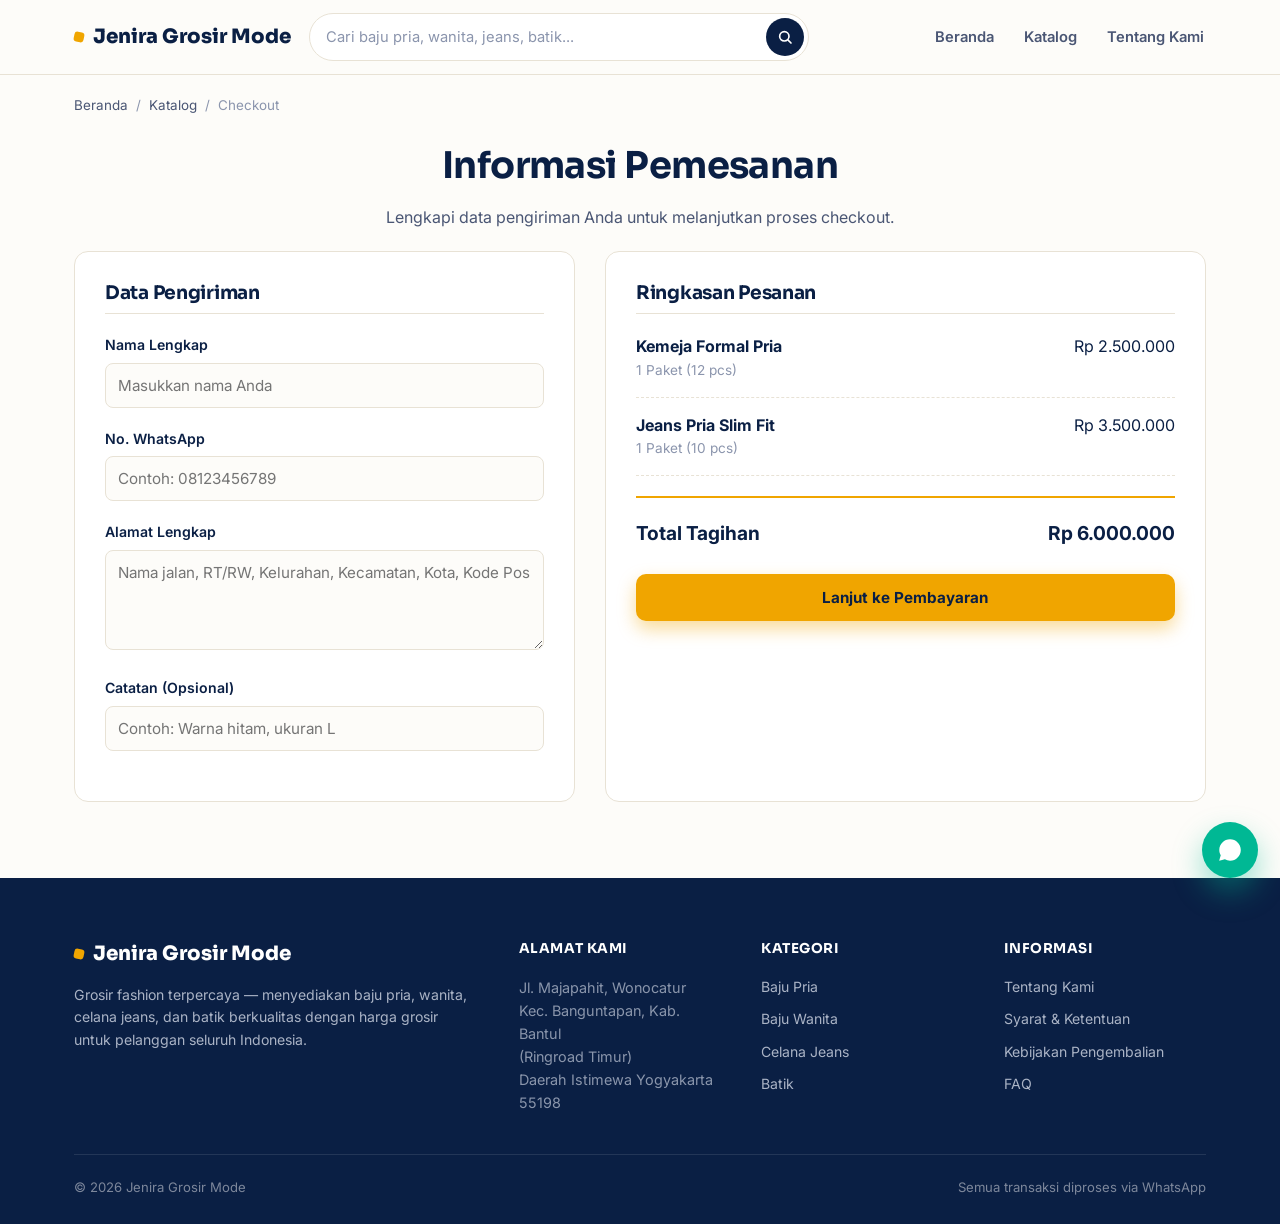
==== checkout.html @ 282722ea "first commit" ====
<!doctype html>
<html lang="id">
  <head>
    <meta charset="UTF-8" />
    <meta name="viewport" content="width=device-width, initial-scale=1.0" />
    <title>Checkout — Jenira Grosir Mode</title>
    <link rel="stylesheet" href="style.css" />
  </head>
  <body>
    <!-- NAVBAR -->
    <nav class="navbar">
      <div class="container">
        <a href="index.html" class="logo"><span class="dot"></span>Jenira Grosir Mode</a>
        <form class="search-bar" id="searchForm" role="search">
          <input type="text" id="searchInput" placeholder="Cari baju pria, wanita, jeans, batik..." />
          <button type="submit" aria-label="Cari">
            <svg viewBox="0 0 24 24" fill="none" stroke="currentColor" stroke-width="2.5" stroke-linecap="round">
              <circle cx="11" cy="11" r="7"></circle>
              <line x1="21" y1="21" x2="16.65" y2="16.65"></line>
            </svg>
          </button>
        </form>
        <ul class="nav-menu">
          <li><a href="index.html">Beranda</a></li>
          <li><a href="katalog.html">Katalog</a></li>
          <li><a href="tentang.html">Tentang Kami</a></li>
        </ul>
        <button class="hamburger" id="hamburger" aria-label="Menu">
          <svg viewBox="0 0 24 24" fill="none" stroke="currentColor" stroke-width="2" stroke-linecap="round">
            <line x1="3" y1="6" x2="21" y2="6"></line>
            <line x1="3" y1="12" x2="21" y2="12"></line>
            <line x1="3" y1="18" x2="21" y2="18"></line>
          </svg>
        </button>
      </div>
      <div class="mobile-menu" id="mobileMenu">
        <a href="index.html">Beranda</a>
        <a href="katalog.html">Katalog Produk</a>
        <a href="tentang.html">Tentang Kami</a>
        <a href="tnc.html">Syarat & Ketentuan</a>
        <a href="refund.html">Kebijakan Pengembalian</a>
        <a href="faq.html">FAQ</a>
        <a href="index.html#contact">Kontak</a>
      </div>
    </nav>

    <!-- BREADCRUMB -->
    <div class="container">
      <div class="breadcrumb">
        <a href="index.html">Beranda</a><span>/</span><a href="katalog.html">Katalog</a><span>/</span>Checkout
      </div>
    </div>

    <!-- CONTENT -->
    <section style="padding-top: 20px;">
      <div class="container">
        <div class="section-head center" style="margin-bottom: 20px;">
          <h2>Informasi Pemesanan</h2>
          <p>Lengkapi data pengiriman Anda untuk melanjutkan proses checkout.</p>
        </div>

        <div class="checkout-container">
          <!-- Form Pengiriman -->
          <div class="checkout-card">
            <h3 style="margin-bottom: 20px; border-bottom: 1px solid var(--border); padding-bottom: 10px;">Data Pengiriman</h3>
            <form id="checkoutForm">
              <div class="form-group">
                <label for="nama">Nama Lengkap</label>
                <input type="text" id="nama" required placeholder="Masukkan nama Anda" style="width: 100%; padding: 12px; border: 1px solid var(--border); border-radius: 8px;" />
              </div>
              <div class="form-group">
                <label for="wa">No. WhatsApp</label>
                <input type="tel" id="wa" required placeholder="Contoh: 08123456789" style="width: 100%; padding: 12px; border: 1px solid var(--border); border-radius: 8px;" />
              </div>
              <div class="form-group">
                <label for="alamat">Alamat Lengkap</label>
                <textarea id="alamat" required placeholder="Nama jalan, RT/RW, Kelurahan, Kecamatan, Kota, Kode Pos" style="width: 100%; padding: 12px; border: 1px solid var(--border); border-radius: 8px; min-height: 100px; resize: vertical;"></textarea>
              </div>
              <div class="form-group">
                <label for="catatan">Catatan (Opsional)</label>
                <input type="text" id="catatan" placeholder="Contoh: Warna hitam, ukuran L" style="width: 100%; padding: 12px; border: 1px solid var(--border); border-radius: 8px;" />
              </div>
            </form>
          </div>

          <!-- Ringkasan Pesanan -->
          <div class="checkout-card">
            <h3 style="margin-bottom: 20px; border-bottom: 1px solid var(--border); padding-bottom: 10px;">Ringkasan Pesanan</h3>
            
            <div class="checkout-summary-item">
              <div>
                <strong>Kemeja Formal Pria</strong>
                <div style="font-size: 0.85rem; color: var(--ink-faint);">1 Paket (12 pcs)</div>
              </div>
              <div>Rp 2.500.000</div>
            </div>
            
            <div class="checkout-summary-item">
              <div>
                <strong>Jeans Pria Slim Fit</strong>
                <div style="font-size: 0.85rem; color: var(--ink-faint);">1 Paket (10 pcs)</div>
              </div>
              <div>Rp 3.500.000</div>
            </div>

            <div class="checkout-total">
              <span>Total Tagihan</span>
              <span>Rp 6.000.000</span>
            </div>

            <button type="button" class="btn btn-accent btn-block" style="margin-top: 25px;" onclick="lanjutKePembayaran()">
              Lanjut ke Pembayaran
            </button>
          </div>
        </div>
      </div>
    </section>

    <!-- FOOTER -->
    <footer>
      <div class="container">
        <div class="footer-top">
          <div>
            <a href="index.html" class="logo"><span class="dot"></span>Jenira Grosir Mode</a>
            <p>Grosir fashion terpercaya — menyediakan baju pria, wanita, celana jeans, dan batik berkualitas dengan harga grosir untuk pelanggan seluruh Indonesia.</p>
          </div>
          <div class="footer-col">
            <h5>Alamat Kami</h5>
            <address style="font-style: normal; opacity: 0.8; font-size: 0.9rem; line-height: 1.6;">
              Jl. Majapahit, Wonocatur<br />Kec. Banguntapan, Kab. Bantul<br />(Ringroad Timur)<br />Daerah Istimewa Yogyakarta 55198
            </address>
          </div>
          <div class="footer-col">
            <h5>Kategori</h5>
            <a href="katalog.html#baju-pria">Baju Pria</a>
            <a href="katalog.html#baju-wanita">Baju Wanita</a>
            <a href="katalog.html#jeans">Celana Jeans</a>
            <a href="katalog.html#batik">Batik</a>
          </div>
          <div class="footer-col">
            <h5>Informasi</h5>
            <a href="tentang.html">Tentang Kami</a>
            <a href="tnc.html">Syarat & Ketentuan</a>
            <a href="refund.html">Kebijakan Pengembalian</a>
            <a href="faq.html">FAQ</a>
          </div>
        </div>
        <div class="footer-bottom">
          <span>© 2026 Jenira Grosir Mode</span>
          <span>Semua transaksi diproses via WhatsApp</span>
        </div>
      </div>
    </footer>

    <a href="#" class="wa-float" id="waFloat" aria-label="Chat WhatsApp">
      <svg viewBox="0 0 24 24" fill="currentColor"><path d="M12.04 2C6.58 2 2.13 6.45 2.13 11.91c0 1.75.46 3.45 1.32 4.95L2 22l5.29-1.39a9.87 9.87 0 0 0 4.75 1.21h.01c5.46 0 9.9-4.45 9.9-9.91C21.96 6.45 17.5 2 12.04 2z"/></svg>
    </a>

    <script src="script.js"></script>
    <script>
      function lanjutKePembayaran() {
        const nama = document.getElementById('nama').value;
        const wa = document.getElementById('wa').value;
        const alamat = document.getElementById('alamat').value;
        
        if (!nama || !wa || !alamat) {
          alert("Mohon lengkapi data pengiriman terlebih dahulu.");
          return;
        }
        
        localStorage.setItem('checkout_nama', nama);
        localStorage.setItem('checkout_wa', wa);
        localStorage.setItem('checkout_alamat', alamat);
        
        window.location.href = 'payment.html';
      }
    </script>
  </body>
</html>
---- style.css ----
/* =========================================================
   Jenira Grosir Mode — style.css
   ========================================================= */

@import url("https://fonts.googleapis.com/css2?family=Sora:wght@400;600;700;800&family=Inter:wght@400;500;600;700&display=swap");

:root {
  --bg: #fdfcf9;
  --bg-alt: #f5f1e8;
  --surface: #fff;
  --border: #e8e2d5;
  --ink: #0a1f44;
  --ink-soft: #4a5674;
  --ink-faint: #8b95ad;
  --primary: #0a1f44;
  --primary-dark: #061532;
  --primary-tint: #e6eaf2;
  --accent: #f0a500;
  --accent-dark: #d18f00;
  --accent-tint: #fef4e0;
  --mint: #00b894;
  --mint-tint: #e0f7f1;
  --gold: #d4a017;
  --radius-s: 10px;
  --radius-m: 14px;
  --radius-l: 22px;
  --shadow-sm: 0 1px 2px rgba(10, 31, 68, 0.05);
  --shadow-md: 0 10px 24px rgba(10, 31, 68, 0.08);
  --container: 1180px;
}

*,
*::before,
*::after {
  box-sizing: border-box;
}
html {
  scroll-behavior: smooth;
}
body {
  margin: 0;
  background: var(--bg);
  color: var(--ink);
  font-family: "Inter", system-ui, sans-serif;
  font-size: 16px;
  line-height: 1.6;
  -webkit-font-smoothing: antialiased;
}
h1,
h2,
h3,
h4 {
  font-family: "Sora", "Inter", system-ui, sans-serif;
  color: var(--ink);
  line-height: 1.15;
  margin: 0 0 0.5em;
  letter-spacing: -0.015em;
}
p {
  margin: 0 0 1em;
  color: var(--ink-soft);
}
a {
  color: inherit;
  text-decoration: none;
}
img {
  max-width: 100%;
  display: block;
}
button {
  font-family: inherit;
  cursor: pointer;
  border: none;
  background: none;
}
ul {
  margin: 0;
  padding: 0;
  list-style: none;
}

.container {
  width: 100%;
  max-width: var(--container);
  margin: 0 auto;
  padding: 0 24px;
}
section {
  padding: 76px 0;
}
@media (max-width: 720px) {
  section {
    padding: 52px 0;
  }
}

.section-head {
  max-width: 620px;
  margin-bottom: 44px;
}
.section-head h2 {
  font-size: clamp(1.7rem, 3vw, 2.3rem);
}
.section-head.center {
  margin-left: auto;
  margin-right: auto;
  text-align: center;
}

/* =========================================================
   BUTTONS
   ========================================================= */
.btn {
  display: inline-flex;
  align-items: center;
  justify-content: center;
  gap: 9px;
  padding: 13px 24px;
  border-radius: var(--radius-s);
  font-weight: 600;
  font-size: 0.95rem;
  transition:
    transform 0.15s,
    box-shadow 0.15s,
    background-color 0.15s,
    border-color 0.15s;
  white-space: nowrap;
  cursor: pointer;
  border: 1px solid transparent;
  font-family: inherit;
}
.btn:active {
  transform: translateY(1px);
}
.btn svg {
  width: 18px;
  height: 18px;
  flex-shrink: 0;
}
.btn-accent {
  background: var(--accent);
  color: var(--ink);
  box-shadow: 0 8px 18px rgba(240, 165, 0, 0.4);
  font-weight: 700;
}
.btn-accent:hover {
  background: var(--accent-dark);
  box-shadow: 0 12px 24px rgba(240, 165, 0, 0.5);
}
.btn-primary {
  background: var(--ink);
  color: #fff;
}
.btn-primary:hover {
  background: var(--primary-dark);
}
.btn-ghost {
  background: transparent;
  color: var(--ink);
  border-color: var(--border);
}
.btn-ghost:hover {
  border-color: var(--ink);
  background: var(--surface);
}
.btn-outline-light {
  background: transparent;
  color: #fff;
  border-color: rgba(255, 255, 255, 0.4);
  backdrop-filter: blur(6px);
}
.btn-outline-light:hover {
  border-color: #fff;
  background: rgba(255, 255, 255, 0.1);
}
.btn-block {
  width: 100%;
}
.btn-sm {
  padding: 9px 15px;
  font-size: 0.88rem;
}

/* =========================================================
   NAVBAR
   ========================================================= */
.navbar {
  position: sticky;
  top: 0;
  z-index: 100;
  background: rgba(253, 252, 249, 0.92);
  backdrop-filter: blur(10px);
  border-bottom: 1px solid var(--border);
}
.navbar .container {
  display: flex;
  align-items: center;
  gap: 18px;
  height: 74px;
}
.logo {
  display: flex;
  align-items: center;
  gap: 9px;
  font-family: "Sora", sans-serif;
  font-weight: 800;
  font-size: 1.24rem;
  color: var(--ink);
  flex-shrink: 0;
}
.logo .dot {
  width: 10px;
  height: 10px;
  border-radius: 3px;
  background: var(--accent);
  display: inline-block;
  transform: rotate(12deg);
}

.search-bar {
  flex: 1;
  max-width: 500px;
  display: flex;
  align-items: center;
  background: var(--surface);
  border: 1px solid var(--border);
  border-radius: 999px;
  padding: 4px 4px 4px 16px;
  transition:
    border-color 0.15s,
    box-shadow 0.15s;
}
.search-bar:focus-within {
  border-color: var(--ink);
  box-shadow: 0 0 0 3px rgba(10, 31, 68, 0.08);
}
.search-bar input {
  flex: 1;
  border: none;
  outline: none;
  background: transparent;
  font-family: inherit;
  font-size: 0.92rem;
  padding: 8px 0;
  color: var(--ink);
}
.search-bar input::placeholder {
  color: var(--ink-faint);
}
.search-bar button {
  width: 38px;
  height: 38px;
  border-radius: 50%;
  background: var(--ink);
  color: #fff;
  display: grid;
  place-items: center;
  flex-shrink: 0;
  transition: background 0.15s;
}
.search-bar button:hover {
  background: var(--accent);
  color: var(--ink);
}
.search-bar button svg {
  width: 16px;
  height: 16px;
}

.nav-menu {
  display: flex;
  align-items: center;
  gap: 26px;
  margin-left: auto;
}
.nav-menu a {
  font-weight: 600;
  font-size: 0.92rem;
  color: var(--ink-soft);
  padding: 6px 2px;
  border-bottom: 2px solid transparent;
  transition:
    color 0.15s,
    border-color 0.15s;
}
.nav-menu a:hover,
.nav-menu a.active {
  color: var(--ink);
  border-color: var(--accent);
}

.hamburger {
  display: none;
  width: 42px;
  height: 42px;
  border-radius: 12px;
  background: var(--surface);
  border: 1px solid var(--border);
  align-items: center;
  justify-content: center;
  flex-shrink: 0;
}
.hamburger svg {
  width: 20px;
  height: 20px;
}
.mobile-menu {
  display: none;
  position: absolute;
  top: 74px;
  left: 0;
  right: 0;
  background: var(--surface);
  border-bottom: 1px solid var(--border);
  flex-direction: column;
  padding: 8px 24px 16px;
  z-index: 99;
}
.mobile-menu.open {
  display: flex;
}
.mobile-menu a {
  padding: 13px 0;
  border-bottom: 1px solid var(--border);
  font-weight: 600;
  font-size: 0.94rem;
  color: var(--ink-soft);
}
.mobile-menu a:last-child {
  border-bottom: none;
}

@media (max-width: 920px) {
  .search-bar {
    max-width: none;
  }
  .nav-menu {
    display: none;
  }
  .hamburger {
    display: flex;
  }
}
@media (max-width: 560px) {
  .search-bar {
    display: none;
  }
}

/* =========================================================
   HERO (index)
   ========================================================= */
.hero {
  position: relative;
  min-height: 620px;
  display: flex;
  align-items: center;
  overflow: hidden;
  padding: 0;
}
.hero-bg {
  position: absolute;
  inset: 0;
  z-index: 0;
}
.hero-bg img {
  width: 100%;
  height: 100%;
  object-fit: cover;
  object-position: center;
}
.hero::before {
  content: "";
  position: absolute;
  inset: 0;
  z-index: 1;
  background: linear-gradient(
    90deg,
    rgba(6, 21, 50, 0.9) 0%,
    rgba(6, 21, 50, 0.7) 45%,
    rgba(6, 21, 50, 0.25) 100%
  );
}
.hero .container {
  position: relative;
  z-index: 2;
  padding: 110px 24px 110px;
}
.hero-inner {
  max-width: 640px;
  color: #fff;
}
.hero h1 {
  color: #fff;
  font-size: clamp(2.1rem, 4.8vw, 3.4rem);
  max-width: 17ch;
  margin-bottom: 20px;
  font-weight: 800;
}
.hero h1 em {
  font-style: normal;
  color: var(--accent);
}
.hero p.lead {
  color: rgba(255, 255, 255, 0.85);
  font-size: 1.1rem;
  max-width: 48ch;
  margin-bottom: 30px;
}
.hero-cta {
  display: flex;
  gap: 12px;
  flex-wrap: wrap;
  margin-bottom: 38px;
}
.hero-stats {
  display: flex;
  gap: 36px;
  padding-top: 30px;
  border-top: 1px solid rgba(255, 255, 255, 0.15);
  flex-wrap: wrap;
}
.hero-stat {
  display: flex;
  flex-direction: column;
}
.hero-stat strong {
  font-family: "Sora", sans-serif;
  font-size: 1.7rem;
  font-weight: 800;
  color: var(--accent);
}
.hero-stat span {
  font-size: 0.8rem;
  color: rgba(255, 255, 255, 0.7);
  text-transform: uppercase;
  letter-spacing: 0.08em;
  font-weight: 600;
}
@media (max-width: 640px) {
  .hero {
    min-height: 520px;
  }
  .hero .container {
    padding: 70px 22px;
  }
  .hero::before {
    background: linear-gradient(
      180deg,
      rgba(6, 21, 50, 0.75) 0%,
      rgba(6, 21, 50, 0.85) 100%
    );
  }
  .hero-stats {
    gap: 24px;
    padding-top: 24px;
  }
  .hero-stat strong {
    font-size: 1.4rem;
  }
}

/* =========================================================
   TRUST STRIP
   ========================================================= */
.trust-strip {
  background: var(--surface);
  border-bottom: 1px solid var(--border);
  padding: 24px 0;
}
.trust-strip .container {
  display: flex;
  justify-content: space-between;
  flex-wrap: wrap;
  gap: 16px 40px;
}
.trust-item {
  display: flex;
  align-items: center;
  gap: 10px;
  font-weight: 600;
  font-size: 0.9rem;
  color: var(--ink-soft);
}
.trust-item svg {
  width: 20px;
  height: 20px;
  color: var(--mint);
  flex-shrink: 0;
}

/* =========================================================
   KATEGORI
   ========================================================= */
.cat-grid {
  display: grid;
  grid-template-columns: repeat(4, 1fr);
  gap: 18px;
}
@media (max-width: 860px) {
  .cat-grid {
    grid-template-columns: repeat(2, 1fr);
  }
}
@media (max-width: 520px) {
  .cat-grid {
    grid-template-columns: 1fr;
  }
}

.cat-card {
  background: var(--surface);
  border: 1px solid var(--border);
  border-radius: var(--radius-m);
  padding: 28px 22px;
  text-align: center;
  transition:
    transform 0.18s,
    box-shadow 0.18s,
    border-color 0.18s;
  position: relative;
  overflow: hidden;
}
.cat-card:hover {
  transform: translateY(-5px);
  box-shadow: var(--shadow-md);
  border-color: var(--ink);
}
.cat-num {
  position: absolute;
  top: 14px;
  right: 16px;
  font-family: "Sora", sans-serif;
  font-weight: 800;
  font-size: 0.75rem;
  color: var(--ink-faint);
  letter-spacing: 0.06em;
}
.cat-card .cat-icon {
  width: 58px;
  height: 58px;
  border-radius: 16px;
  display: grid;
  place-items: center;
  margin: 0 auto 16px;
}
.cat-card .cat-icon svg {
  width: 26px;
  height: 26px;
}
.cat-card.c-baju .cat-icon {
  background: var(--accent-tint);
  color: var(--accent-dark);
}
.cat-card.c-software .cat-icon {
  background: var(--mint-tint);
  color: var(--mint);
}
.cat-card.c-tour .cat-icon {
  background: var(--primary-tint);
  color: var(--primary);
}
.cat-card.c-batik .cat-icon {
  background: #fff4d6;
  color: var(--gold);
}
.cat-card h3 {
  font-size: 1.05rem;
  margin-bottom: 4px;
}
.cat-card p {
  font-size: 0.82rem;
  margin: 0;
  color: var(--ink-faint);
}

/* =========================================================
   REVIEWS
   ========================================================= */
.review-grid {
  display: grid;
  grid-template-columns: repeat(3, 1fr);
  gap: 20px;
}
.review-card {
  background: var(--surface);
  border: 1px solid var(--border);
  border-radius: var(--radius-m);
  padding: 28px 24px;
  transition:
    border-color 0.15s,
    box-shadow 0.15s;
}
.review-card:hover {
  border-color: var(--ink);
  box-shadow: var(--shadow-sm);
}
.review-head {
  display: flex;
  align-items: center;
  gap: 12px;
  margin-bottom: 16px;
}
.review-avatar {
  width: 48px;
  height: 48px;
  border-radius: 50%;
  background: var(--primary-tint);
  color: var(--primary);
  display: grid;
  place-items: center;
  font-weight: 700;
  font-family: "Sora", sans-serif;
  flex-shrink: 0;
  font-size: 0.95rem;
}
.review-name {
  font-weight: 700;
  font-size: 0.92rem;
}
.review-loc {
  font-size: 0.78rem;
  color: var(--ink-faint);
}
.review-stars {
  color: var(--gold);
  font-size: 0.85rem;
  margin-bottom: 10px;
  letter-spacing: 2px;
}
.review-text {
  font-size: 0.92rem;
  color: var(--ink-soft);
  margin-bottom: 14px;
  font-style: italic;
}
.review-produk {
  font-size: 0.78rem;
  color: var(--ink-faint);
  border-top: 1px dashed var(--border);
  padding-top: 12px;
}
.review-produk strong {
  color: var(--ink);
}
@media (max-width: 860px) {
  .review-grid {
    grid-template-columns: 1fr;
  }
}

/* =========================================================
   CONTACT
   ========================================================= */
.contact-section {
  background: var(--bg-alt);
}
.contact-wrap {
  max-width: 640px;
  margin: 0 auto;
  background: var(--surface);
  border: 1px solid var(--border);
  border-radius: var(--radius-l);
  padding: 42px;
  box-shadow: var(--shadow-sm);
}
.form-group {
  margin-bottom: 20px;
}
.form-group label {
  display: block;
  font-weight: 600;
  font-size: 0.88rem;
  margin-bottom: 6px;
  color: var(--ink);
}
.form-group input,
.form-group textarea {
  width: 100%;
  border: 1px solid var(--border);
  border-radius: var(--radius-s);
  padding: 12px 15px;
  font-family: inherit;
  font-size: 0.95rem;
  color: var(--ink);
  background: var(--bg);
  transition:
    border-color 0.15s,
    box-shadow 0.15s;
  outline: none;
}
.form-group input:focus,
.form-group textarea:focus {
  border-color: var(--accent);
  box-shadow: 0 0 0 3px rgba(240, 165, 0, 0.15);
  background: var(--surface);
}
.form-group textarea {
  resize: vertical;
  min-height: 120px;
}
@media (max-width: 560px) {
  .contact-wrap {
    padding: 28px 22px;
  }
}

/* =========================================================
   BREADCRUMB
   ========================================================= */
.breadcrumb {
  padding: 20px 0 8px;
  font-size: 0.84rem;
  color: var(--ink-faint);
}
.breadcrumb a {
  color: var(--ink-soft);
}
.breadcrumb a:hover {
  color: var(--accent);
}
.breadcrumb span {
  margin: 0 8px;
  color: var(--ink-faint);
}

/* =========================================================
   CATALOG HEAD + STICKY TABS
   ========================================================= */
.catalog-head {
  padding: 16px 0 32px;
}
.catalog-head h1 {
  font-size: clamp(1.8rem, 3.4vw, 2.5rem);
}
.catalog-head p {
  max-width: 52ch;
}

.sticky-tabs-wrap {
  position: sticky;
  top: 74px;
  z-index: 80;
  background: var(--bg);
  border-bottom: 1px solid var(--border);
  box-shadow: 0 4px 14px rgba(10, 31, 68, 0.04);
}
.sticky-tabs {
  display: flex;
  gap: 8px;
  overflow-x: auto;
  padding: 12px 0;
  scrollbar-width: none;
}
.sticky-tabs::-webkit-scrollbar {
  display: none;
}
.tab-btn {
  display: inline-flex;
  align-items: center;
  gap: 8px;
  padding: 10px 20px;
  border-radius: 999px;
  background: var(--surface);
  border: 1px solid var(--border);
  color: var(--ink-soft);
  font-weight: 600;
  font-size: 0.88rem;
  white-space: nowrap;
  transition: all 0.18s;
  font-family: inherit;
  cursor: pointer;
}
.tab-btn:hover {
  border-color: var(--ink);
  color: var(--ink);
}
.tab-btn.active {
  background: var(--ink);
  color: #fff;
  border-color: var(--ink);
}

.cat-section {
  padding: 64px 0 40px;
  scroll-margin-top: 140px;
}
.cat-section-head {
  margin-bottom: 30px;
}
.cat-section-head h2 {
  font-size: 1.5rem;
  margin-bottom: 4px;
  display: inline-flex;
  align-items: center;
  gap: 12px;
}
.cat-section-head .cat-badge {
  background: var(--accent);
  color: var(--ink);
  font-size: 0.72rem;
  font-weight: 800;
  padding: 3px 10px;
  border-radius: 999px;
  font-family: "Sora", sans-serif;
  letter-spacing: 0.03em;
}
.cat-section-head p {
  font-size: 0.94rem;
  margin: 0;
  max-width: 56ch;
}

.subgroup-head {
  font-size: 1.05rem;
  font-weight: 700;
  color: var(--ink);
  margin: 32px 0 16px;
  padding-bottom: 10px;
  border-bottom: 1px dashed var(--border);
  display: inline-flex;
  align-items: center;
  gap: 10px;
  font-family: "Sora", sans-serif;
}
.subgroup-head::before {
  content: "";
  width: 24px;
  height: 2px;
  background: var(--accent);
  display: inline-block;
}
.cat-section .subgroup-head:first-of-type {
  margin-top: 8px;
}

/* =========================================================
   PRODUCT GRID
   ========================================================= */
.product-grid {
  display: grid;
  grid-template-columns: repeat(4, 1fr);
  gap: 18px;
}
@media (max-width: 1024px) {
  .product-grid {
    grid-template-columns: repeat(3, 1fr);
  }
}
@media (max-width: 640px) {
  .product-grid {
    grid-template-columns: repeat(2, 1fr);
    gap: 12px;
  }
}

.product-card {
  background: var(--surface);
  border: 1px solid var(--border);
  border-radius: var(--radius-m);
  overflow: hidden;
  cursor: pointer;
  transition:
    transform 0.18s,
    box-shadow 0.18s,
    border-color 0.18s;
  display: flex;
  flex-direction: column;
}
.product-card:hover {
  transform: translateY(-4px);
  box-shadow: var(--shadow-md);
  border-color: var(--ink);
}
.product-card .p-img {
  aspect-ratio: 1/1;
  background: var(--bg-alt);
  overflow: hidden;
}
.product-card .p-img img {
  width: 100%;
  height: 100%;
  object-fit: cover;
  transition: transform 0.4s;
}
.product-card:hover .p-img img {
  transform: scale(1.08);
}
.product-card .p-body {
  padding: 14px;
  display: flex;
  flex-direction: column;
  gap: 6px;
  flex: 1;
}
.product-card .p-cat {
  font-size: 0.68rem;
  letter-spacing: 0.08em;
  text-transform: uppercase;
  font-weight: 700;
  color: var(--accent-dark);
}
.product-card h4 {
  font-size: 0.9rem;
  line-height: 1.35;
  margin: 0;
  font-weight: 600;
  display: -webkit-box;
  -webkit-line-clamp: 2;
  -webkit-box-orient: vertical;
  overflow: hidden;
  min-height: 2.4em;
}
.product-card .p-price {
  font-family: "Sora", sans-serif;
  font-weight: 700;
  font-size: 1rem;
  color: var(--ink);
}
.product-card .p-price small {
  font-weight: 500;
  font-size: 0.72rem;
  color: var(--ink-faint);
  margin-left: 2px;
}
.product-card .p-meta {
  display: flex;
  justify-content: space-between;
  align-items: center;
  font-size: 0.72rem;
  color: var(--ink-faint);
  margin-top: auto;
  padding-top: 6px;
  border-top: 1px dashed var(--border);
}
.product-card .p-rating {
  display: inline-flex;
  align-items: center;
  gap: 3px;
  color: var(--gold);
  font-weight: 600;
}
.product-card .p-rating svg {
  width: 12px;
  height: 12px;
  fill: currentColor;
}
.product-card .p-loc {
  display: inline-flex;
  align-items: center;
  gap: 3px;
}
.product-card .p-loc svg {
  width: 11px;
  height: 11px;
}
.product-card.highlight {
  border: 2px solid var(--accent);
  box-shadow:
    0 0 0 4px rgba(240, 165, 0, 0.18),
    0 12px 28px rgba(240, 165, 0, 0.22);
  animation: pulseGold 1s ease;
}

@keyframes pulseGold {
  0% {
    transform: scale(1);
  }
  50% {
    transform: scale(1.03);
  }
  100% {
    transform: scale(1);
  }
}

/* =========================================================
   CTA BOTTOM
   ========================================================= */
.cta-bottom {
  background: var(--ink);
  color: #fff;
  border-radius: var(--radius-l);
  padding: 48px 42px;
  display: flex;
  align-items: center;
  justify-content: space-between;
  gap: 26px;
  flex-wrap: wrap;
  position: relative;
  overflow: hidden;
}
.cta-bottom::after {
  content: "";
  position: absolute;
  bottom: -60px;
  right: -60px;
  width: 220px;
  height: 220px;
  border-radius: 50%;
  background: rgba(240, 165, 0, 0.12);
}
.cta-bottom > * {
  position: relative;
  z-index: 1;
}
.cta-bottom h2 {
  color: #fff;
  font-size: clamp(1.3rem, 2.6vw, 1.8rem);
  margin-bottom: 6px;
  max-width: 22ch;
}
.cta-bottom p {
  color: #c6cddd;
  margin: 0;
  max-width: 42ch;
}

/* =========================================================
   FOOTER
   ========================================================= */
footer {
  background: var(--ink);
  color: #aab3c5;
  padding: 60px 0 26px;
}
.footer-top {
  display: grid;
  grid-template-columns: 2fr 1fr 1fr 1fr;
  gap: 40px;
  margin-bottom: 40px;
}
footer .logo {
  color: #fff;
  margin-bottom: 14px;
}
footer h5 {
  font-family: "Sora", sans-serif;
  font-size: 0.85rem;
  color: #fff;
  margin: 0 0 16px;
  letter-spacing: 0.04em;
  text-transform: uppercase;
  font-weight: 700;
}
footer p {
  font-size: 0.88rem;
  color: #aab3c5;
  max-width: 44ch;
}
.footer-col a {
  display: block;
  font-size: 0.88rem;
  color: #aab3c5;
  margin-bottom: 10px;
  transition: color 0.15s;
}
.footer-col a:hover {
  color: var(--accent);
}
.footer-bottom {
  border-top: 1px solid rgba(255, 255, 255, 0.1);
  padding-top: 22px;
  display: flex;
  justify-content: space-between;
  gap: 10px;
  flex-wrap: wrap;
  font-size: 0.82rem;
  color: #7d879b;
}
@media (max-width: 900px) {
  .footer-top {
    grid-template-columns: 1fr 1fr;
  }
}
@media (max-width: 560px) {
  .footer-top {
    grid-template-columns: 1fr;
    gap: 30px;
  }
}

/* =========================================================
   WA FLOAT
   ========================================================= */
.wa-float {
  position: fixed;
  bottom: 22px;
  right: 22px;
  z-index: 200;
  width: 56px;
  height: 56px;
  border-radius: 50%;
  background: var(--mint);
  color: #fff;
  display: grid;
  place-items: center;
  box-shadow: 0 14px 30px rgba(0, 184, 148, 0.4);
  transition:
    transform 0.15s,
    box-shadow 0.15s;
}
.wa-float:hover {
  transform: translateY(-3px) scale(1.05);
  box-shadow: 0 18px 36px rgba(0, 184, 148, 0.5);
}
.wa-float svg {
  width: 26px;
  height: 26px;
}

/* =========================================================
   ABOUT PAGE
   ========================================================= */
.about-grid {
  display: grid;
  grid-template-columns: 1fr 1fr;
  gap: 30px;
  margin-top: 30px;
}
@media (max-width: 768px) {
  .about-grid {
    grid-template-columns: 1fr;
  }
}
.about-card {
  background: var(--surface);
  border: 1px solid var(--border);
  border-radius: var(--radius-m);
  padding: 30px;
  transition: box-shadow 0.2s;
}
.about-card:hover {
  box-shadow: var(--shadow-md);
}
.about-card h3 {
  font-size: 1.2rem;
  margin-bottom: 12px;
  display: flex;
  align-items: center;
  gap: 10px;
}
.about-card h3 svg {
  width: 24px;
  height: 24px;
  color: var(--accent);
}
.about-card ul {
  list-style: none;
  padding: 0;
}
.about-card ul li {
  padding: 8px 0;
  border-bottom: 1px dashed var(--border);
  display: flex;
  align-items: flex-start;
  gap: 10px;
}
.about-card ul li:last-child {
  border-bottom: none;
}
.about-card ul li svg {
  width: 18px;
  height: 18px;
  color: var(--mint);
  flex-shrink: 0;
  margin-top: 3px;
}

/* =========================================================
   FAQ ACCORDION & LEGAL CONTENT
   ========================================================= */
.faq-list {
  display: flex;
  flex-direction: column;
  gap: 15px;
  max-width: 800px;
  margin: 0 auto;
}
.faq-item {
  background: var(--surface);
  border: 1px solid var(--border);
  border-radius: var(--radius-m);
  overflow: hidden;
  transition: border-color 0.2s, box-shadow 0.2s;
}
.faq-item[open] {
  border-color: var(--accent);
  box-shadow: var(--shadow-sm);
}
.faq-item summary {
  padding: 18px 24px;
  font-weight: 700;
  font-family: "Sora", sans-serif;
  font-size: 1.05rem;
  cursor: pointer;
  list-style: none;
  display: flex;
  justify-content: space-between;
  align-items: center;
  color: var(--ink);
  transition: background 0.2s;
}
.faq-item summary:hover {
  background: var(--bg-alt);
}
.faq-item summary::-webkit-details-marker {
  display: none;
}
.faq-item summary::after {
  content: '+';
  font-size: 1.5rem;
  font-weight: 400;
  color: var(--accent);
  transition: transform 0.2s;
  line-height: 1;
}
.faq-item[open] summary::after {
  transform: rotate(45deg);
  color: var(--ink);
}
.faq-content {
  padding: 0 24px 24px 24px;
  color: var(--ink-soft);
  font-size: 0.95rem;
  line-height: 1.7;
  border-top: 1px dashed var(--border);
  padding-top: 16px;
  margin-top: 0;
}
.faq-content p {
  margin-bottom: 10px;
}
.faq-content ul {
  padding-left: 20px;
  list-style-type: disc;
  margin-bottom: 10px;
}
.faq-content li {
  margin-bottom: 5px;
}

.legal-content {
  max-width: 800px;
  margin: 0 auto;
}
.legal-content h3 {
  font-size: 1.25rem;
  margin-top: 30px;
  margin-bottom: 12px;
  color: var(--ink);
  border-bottom: 2px solid var(--accent-tint);
  padding-bottom: 8px;
  display: inline-block;
}
.legal-content p, .legal-content li {
  font-size: 0.95rem;
  color: var(--ink-soft);
  line-height: 1.7;
}
.legal-content ul, .legal-content ol {
  padding-left: 20px;
  margin-bottom: 20px;
}
.legal-content li {
  margin-bottom: 8px;
}

/* =========================================================
   CHECKOUT, PAYMENT, CONFIRMATION PAGES (Tambahan Baru)
   ========================================================= */
.checkout-container {
  display: grid;
  grid-template-columns: 1fr 1.2fr;
  gap: 30px;
  margin-top: 20px;
}
@media (max-width: 768px) {
  .checkout-container {
    grid-template-columns: 1fr;
  }
}

.checkout-card {
  background: var(--surface);
  border: 1px solid var(--border);
  border-radius: var(--radius-m);
  padding: 30px;
}

.checkout-summary-item {
  display: flex;
  justify-content: space-between;
  margin-bottom: 15px;
  padding-bottom: 15px;
  border-bottom: 1px dashed var(--border);
}

.checkout-summary-item:last-child {
  border-bottom: none;
  margin-bottom: 0;
  padding-bottom: 0;
}

.checkout-total {
  display: flex;
  justify-content: space-between;
  font-weight: 700;
  font-size: 1.2rem;
  margin-top: 20px;
  padding-top: 20px;
  border-top: 2px solid var(--accent);
  color: var(--ink);
}

.invoice-box {
  max-width: 600px;
  margin: 0 auto;
  background: var(--surface);
  border: 1px solid var(--border);
  border-radius: var(--radius-m);
  padding: 40px;
  text-align: center;
  box-shadow: var(--shadow-sm);
}

.invoice-box h2 {
  font-size: 2rem;
  margin-bottom: 10px;
}

.invoice-id {
  background: var(--accent-tint);
  color: var(--accent-dark);
  padding: 8px 16px;
  border-radius: 8px;
  font-weight: 700;
  display: inline-block;
  margin-bottom: 30px;
}

.invoice-details {
  text-align: left;
  background: var(--bg-alt);
  padding: 20px;
  border-radius: 8px;
  margin-bottom: 30px;
}

.invoice-details p {
  margin-bottom: 8px;
  display: flex;
  justify-content: space-between;
}

.invoice-details p:last-child {
  margin-bottom: 0;
}

.success-icon {
  width: 80px;
  height: 80px;
  background: var(--mint-tint);
  color: var(--mint);
  border-radius: 50%;
  display: grid;
  place-items: center;
  margin: 0 auto 20px;
}

.success-icon svg {
  width: 40px;
  height: 40px;
}
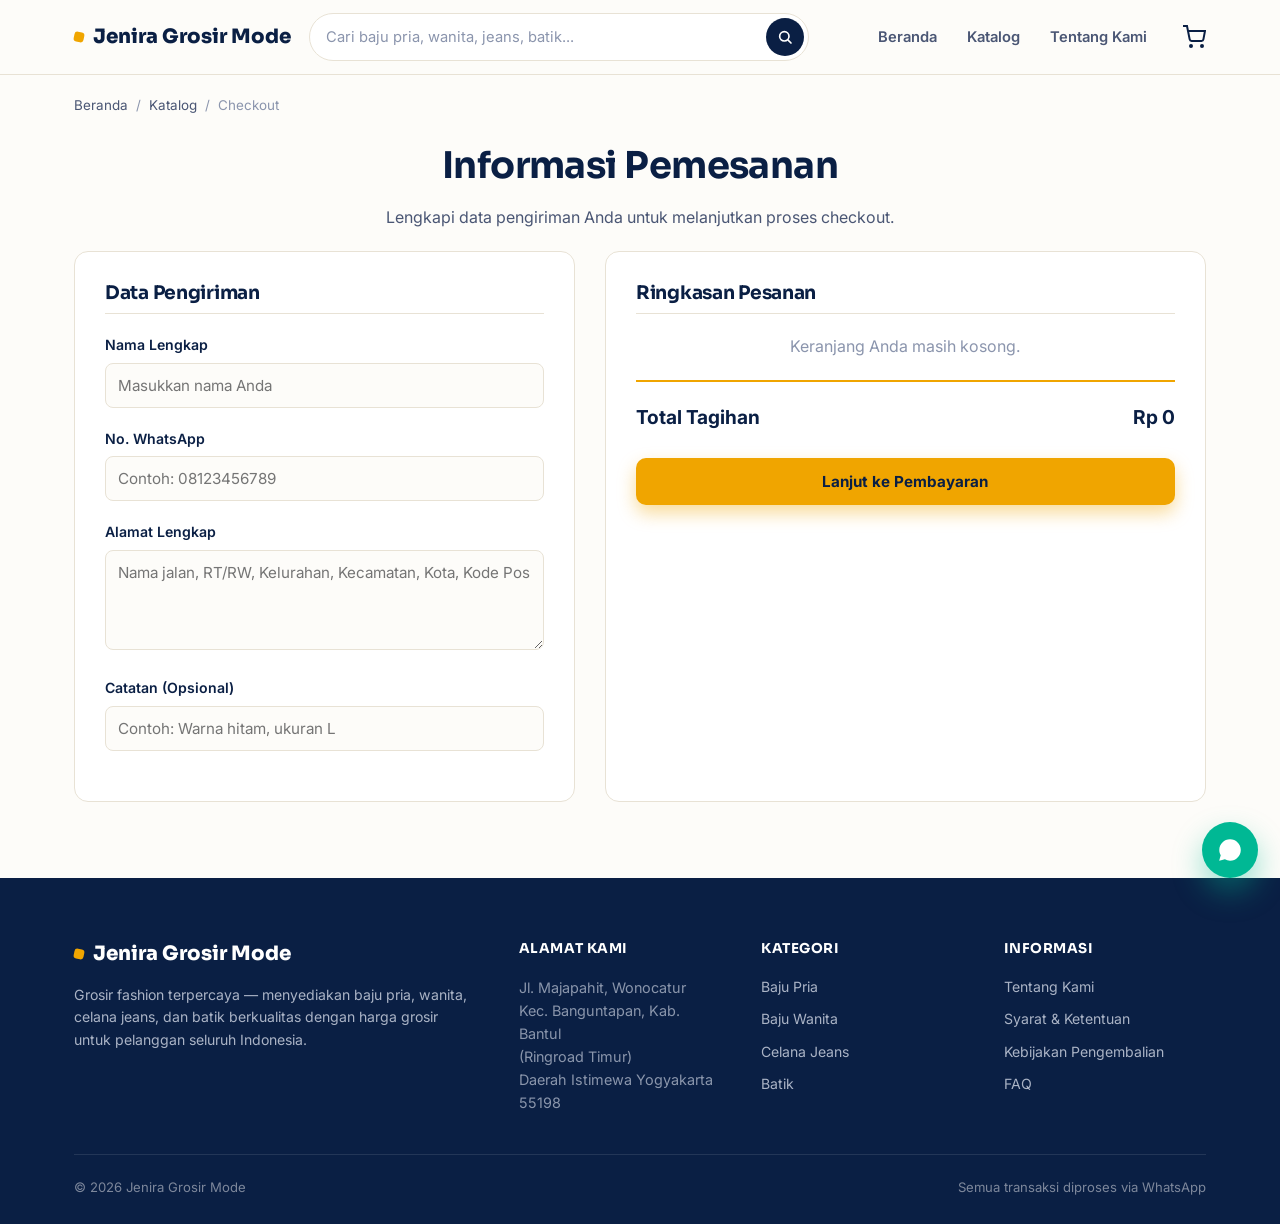
==== commit 134a7c21: "final" ====
--- a/checkout.html
+++ b/checkout.html
@@ -5,6 +5,10 @@
     <meta name="viewport" content="width=device-width, initial-scale=1.0" />
     <title>Checkout — Jenira Grosir Mode</title>
     <link rel="stylesheet" href="style.css" />
+    <link rel="apple-touch-icon" sizes="180x180" href="/apple-touch-icon.png" />
+    <link rel="icon" type="image/png" sizes="32x32" href="/favicon-32x32.png" />
+    <link rel="icon" type="image/png" sizes="16x16" href="/favicon-16x16.png" />
+    <link rel="manifest" href="/site.webmanifest" />
   </head>
   <body>
     <!-- NAVBAR -->
@@ -25,6 +29,11 @@
           <li><a href="katalog.html">Katalog</a></li>
           <li><a href="tentang.html">Tentang Kami</a></li>
         </ul>
+        <!-- CART ICON -->
+        <a href="checkout.html" class="cart-nav-icon">
+          <svg viewBox="0 0 24 24" fill="none" stroke="currentColor" stroke-width="2"><circle cx="9" cy="21" r="1"></circle><circle cx="20" cy="21" r="1"></circle><path d="M1 1h4l2.68 13.39a2 2 0 0 0 2 1.61h9.72a2 2 0 0 0 2-1.61L23 6H6"></path></svg>
+          <span class="cart-badge">0</span>
+        </a>
         <button class="hamburger" id="hamburger" aria-label="Menu">
           <svg viewBox="0 0 24 24" fill="none" stroke="currentColor" stroke-width="2" stroke-linecap="round">
             <line x1="3" y1="6" x2="21" y2="6"></line>
@@ -52,9 +61,9 @@
     </div>
 
     <!-- CONTENT -->
-    <section style="padding-top: 20px;">
+    <section style="padding-top: 20px">
       <div class="container">
-        <div class="section-head center" style="margin-bottom: 20px;">
+        <div class="section-head center" style="margin-bottom: 20px">
           <h2>Informasi Pemesanan</h2>
           <p>Lengkapi data pengiriman Anda untuk melanjutkan proses checkout.</p>
         </div>
@@ -87,25 +96,13 @@
           <div class="checkout-card">
             <h3 style="margin-bottom: 20px; border-bottom: 1px solid var(--border); padding-bottom: 10px;">Ringkasan Pesanan</h3>
             
-            <div class="checkout-summary-item">
-              <div>
-                <strong>Kemeja Formal Pria</strong>
-                <div style="font-size: 0.85rem; color: var(--ink-faint);">1 Paket (12 pcs)</div>
-              </div>
-              <div>Rp 2.500.000</div>
-            </div>
-            
-            <div class="checkout-summary-item">
-              <div>
-                <strong>Jeans Pria Slim Fit</strong>
-                <div style="font-size: 0.85rem; color: var(--ink-faint);">1 Paket (10 pcs)</div>
-              </div>
-              <div>Rp 3.500.000</div>
+            <div id="cart-items">
+              <!-- Item keranjang akan dirender oleh JavaScript -->
             </div>
 
             <div class="checkout-total">
               <span>Total Tagihan</span>
-              <span>Rp 6.000.000</span>
+              <span id="cart-total">Rp 0</span>
             </div>
 
             <button type="button" class="btn btn-accent btn-block" style="margin-top: 25px;" onclick="lanjutKePembayaran()">
@@ -159,20 +156,25 @@
     <script src="script.js"></script>
     <script>
       function lanjutKePembayaran() {
-        const nama = document.getElementById('nama').value;
-        const wa = document.getElementById('wa').value;
-        const alamat = document.getElementById('alamat').value;
-        
+        const nama = document.getElementById("nama").value;
+        const wa = document.getElementById("wa").value;
+        const alamat = document.getElementById("alamat").value;
+
         if (!nama || !wa || !alamat) {
           alert("Mohon lengkapi data pengiriman terlebih dahulu.");
           return;
         }
-        
-        localStorage.setItem('checkout_nama', nama);
-        localStorage.setItem('checkout_wa', wa);
-        localStorage.setItem('checkout_alamat', alamat);
-        
-        window.location.href = 'payment.html';
+
+        if (getCart().length === 0) {
+          alert("Keranjang Anda masih kosong. Silakan pilih produk terlebih dahulu.");
+          return;
+        }
+
+        localStorage.setItem("checkout_nama", nama);
+        localStorage.setItem("checkout_wa", wa);
+        localStorage.setItem("checkout_alamat", alamat);
+
+        window.location.href = "payment.html";
       }
     </script>
   </body>
--- a/style.css
+++ b/style.css
@@ -290,6 +290,38 @@
   border-color: var(--accent);
 }
 
+.cart-nav-icon {
+  position: relative;
+  display: flex;
+  align-items: center;
+  color: var(--ink);
+  margin-left: 15px;
+  transition: color 0.15s;
+}
+.cart-nav-icon:hover {
+  color: var(--accent);
+}
+.cart-nav-icon svg {
+  width: 24px;
+  height: 24px;
+}
+.cart-badge {
+  position: absolute;
+  top: -8px;
+  right: -8px;
+  background: var(--accent);
+  color: var(--ink);
+  font-size: 10px;
+  font-weight: 800;
+  width: 18px;
+  height: 18px;
+  border-radius: 50%;
+  display: none;
+  align-items: center;
+  justify-content: center;
+  font-family: "Sora", sans-serif;
+}
+
 .hamburger {
   display: none;
   width: 42px;
@@ -973,6 +1005,14 @@
   100% {
     transform: scale(1);
   }
+}
+
+.btn-add-cart {
+  margin-top: 10px;
+  padding: 8px 12px;
+  font-size: 0.85rem;
+  border-radius: 6px;
+  width: 100%;
 }
 
 /* =========================================================
@@ -1268,7 +1308,7 @@
 }
 
 /* =========================================================
-   CHECKOUT, PAYMENT, CONFIRMATION PAGES (Tambahan Baru)
+   CHECKOUT, PAYMENT, CONFIRMATION PAGES
    ========================================================= */
 .checkout-container {
   display: grid;
@@ -1292,6 +1332,7 @@
 .checkout-summary-item {
   display: flex;
   justify-content: space-between;
+  align-items: center;
   margin-bottom: 15px;
   padding-bottom: 15px;
   border-bottom: 1px dashed var(--border);
@@ -1372,4 +1413,37 @@
 .success-icon svg {
   width: 40px;
   height: 40px;
+}
+
+.payment-options {
+  text-align: left;
+  background: var(--surface);
+  border: 1px solid var(--border);
+  border-radius: 8px;
+  padding: 20px;
+  margin-bottom: 30px;
+}
+.payment-options h4 {
+  margin-bottom: 15px;
+  font-size: 1rem;
+}
+.payment-options label {
+  display: flex;
+  align-items: center;
+  gap: 10px;
+  margin-bottom: 12px;
+  font-size: 0.95rem;
+  cursor: pointer;
+  padding: 10px;
+  border: 1px solid var(--border);
+  border-radius: 6px;
+  transition: background 0.2s;
+}
+.payment-options label:hover {
+  background: var(--bg-alt);
+}
+.payment-options input[type="radio"] {
+  accent-color: var(--accent);
+  width: 18px;
+  height: 18px;
 }
